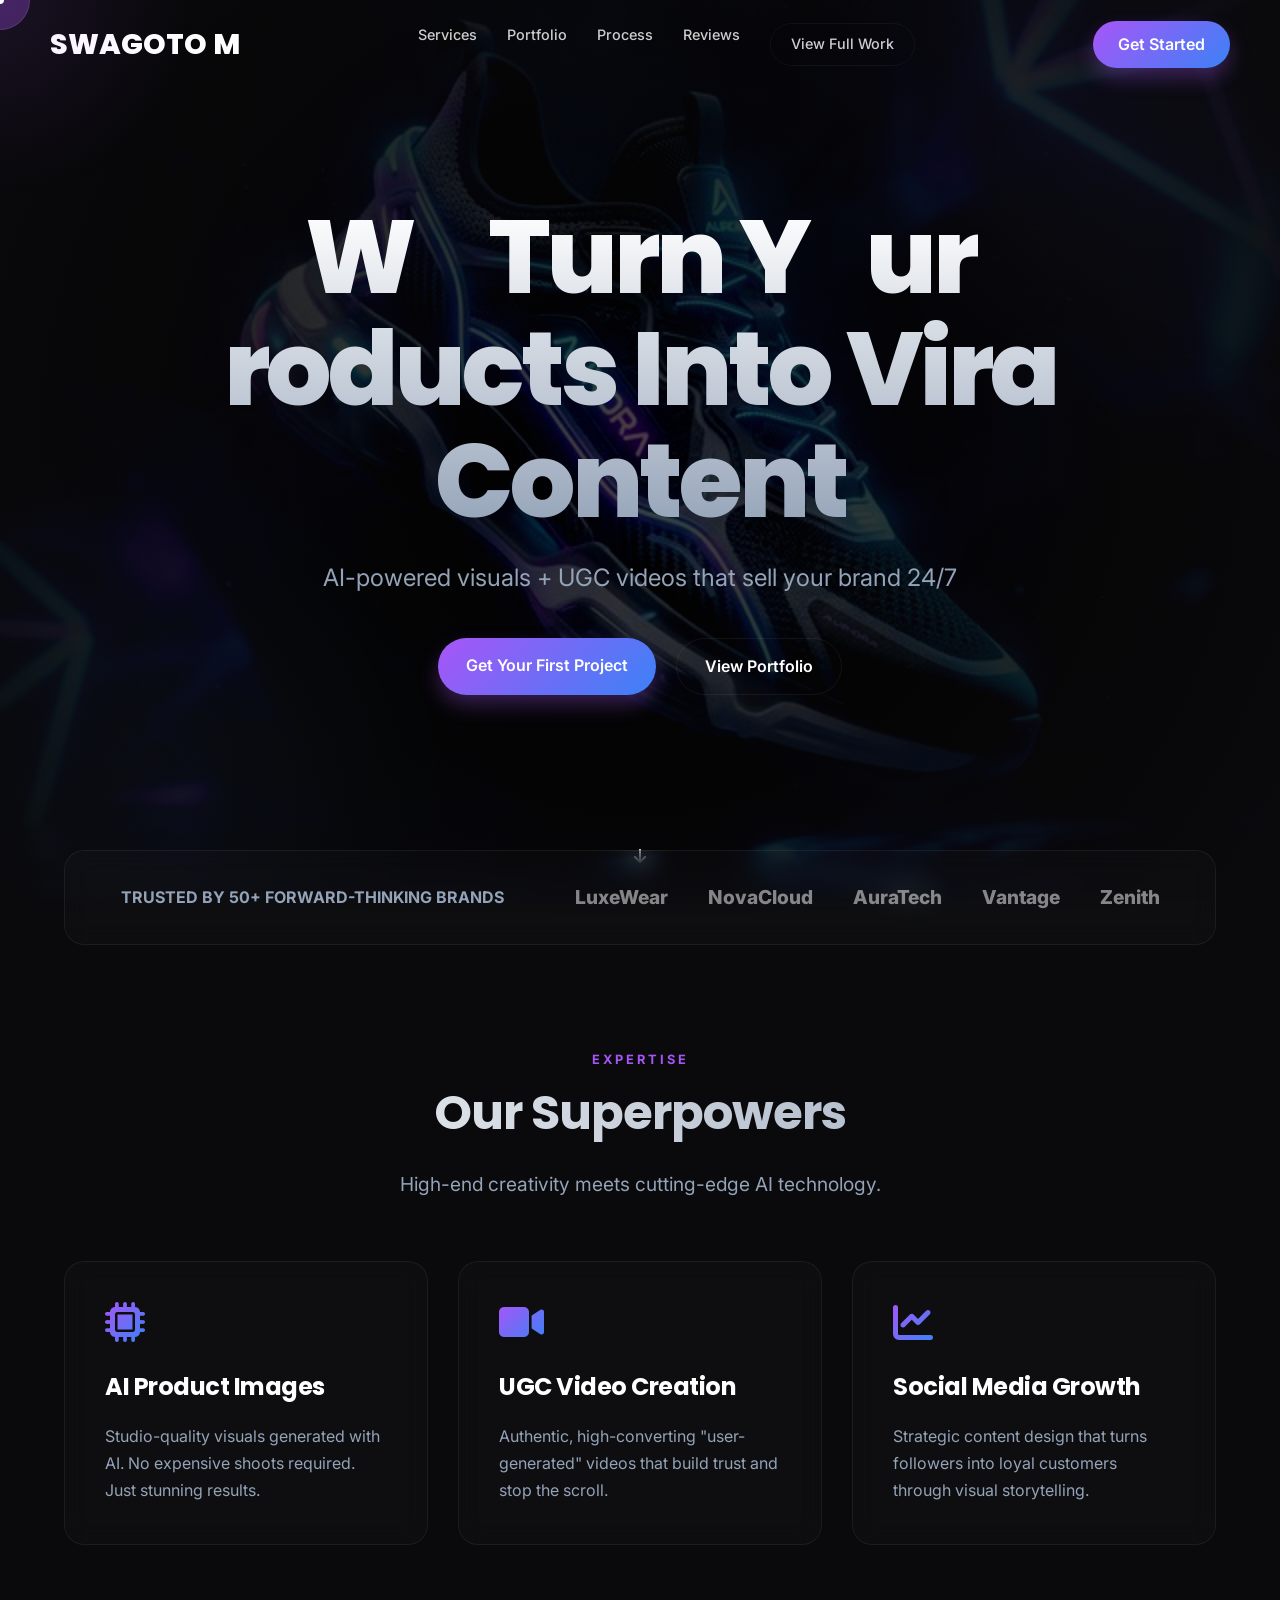
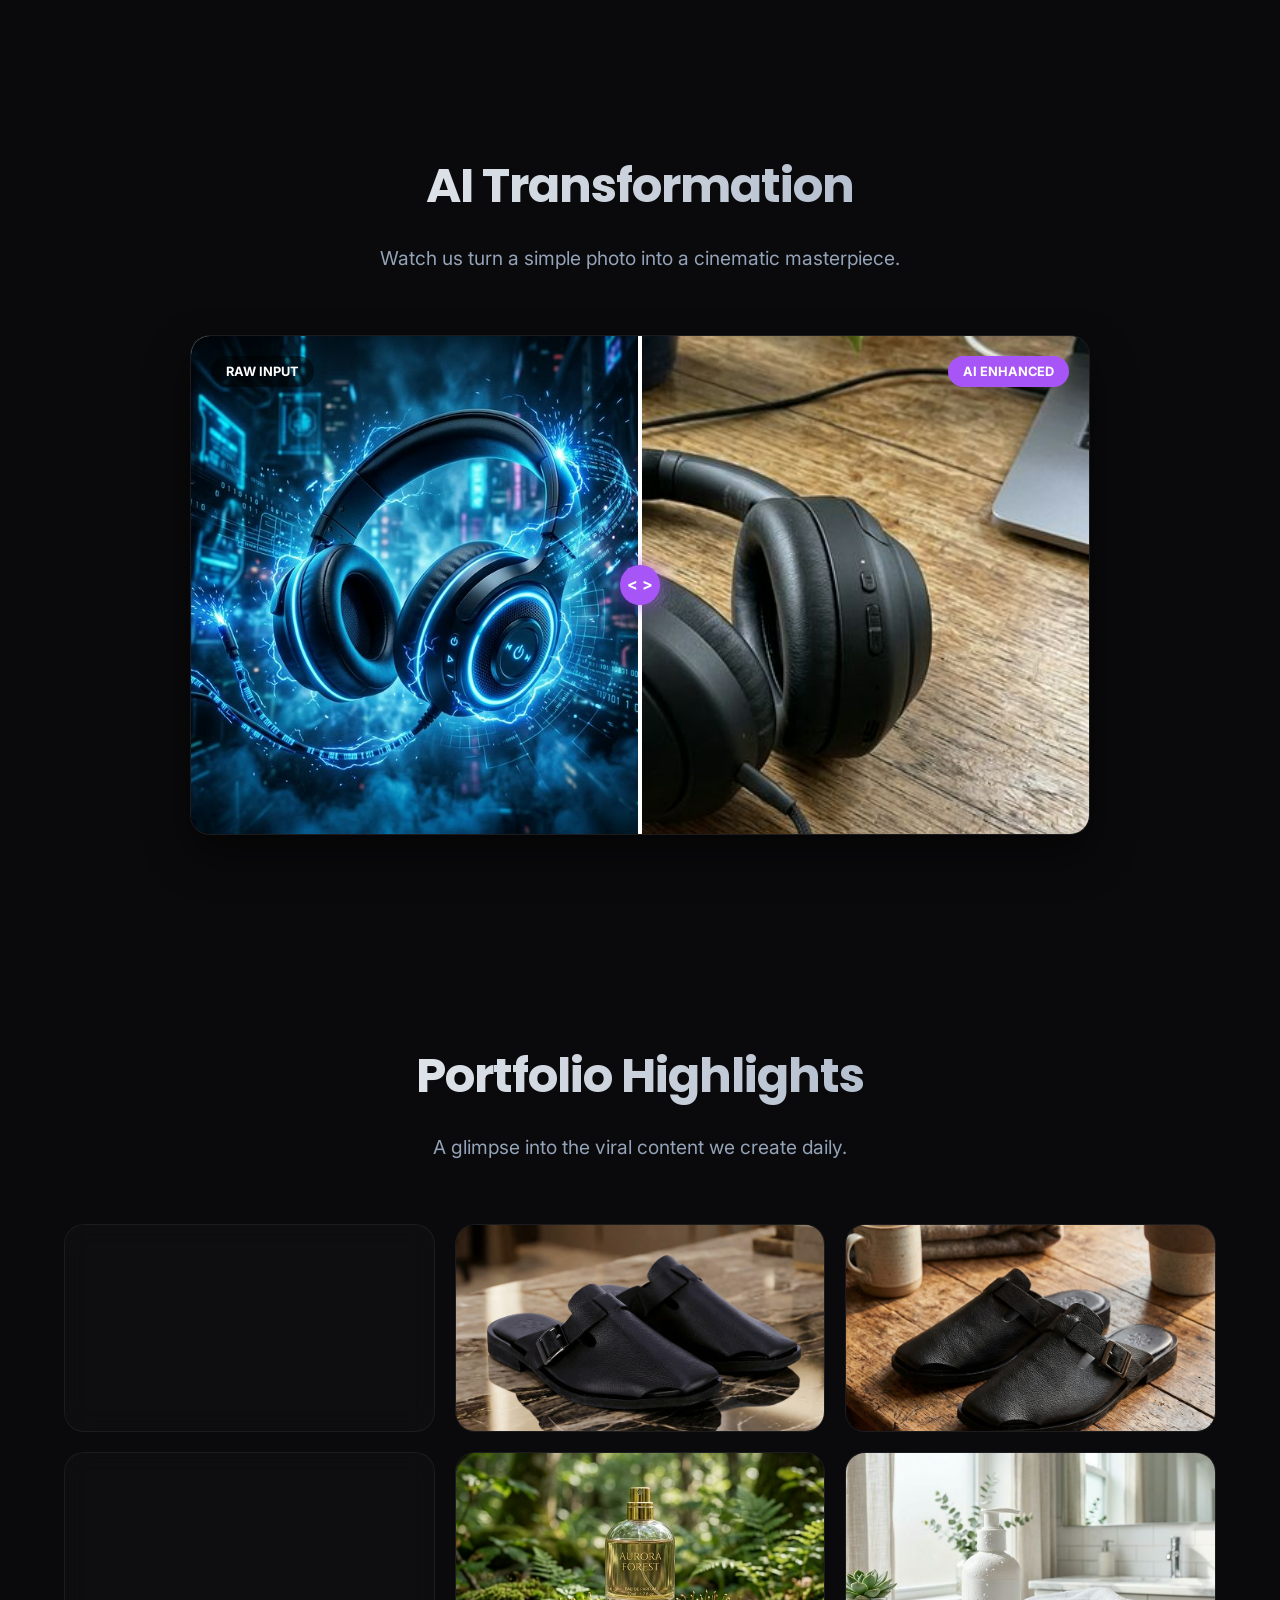
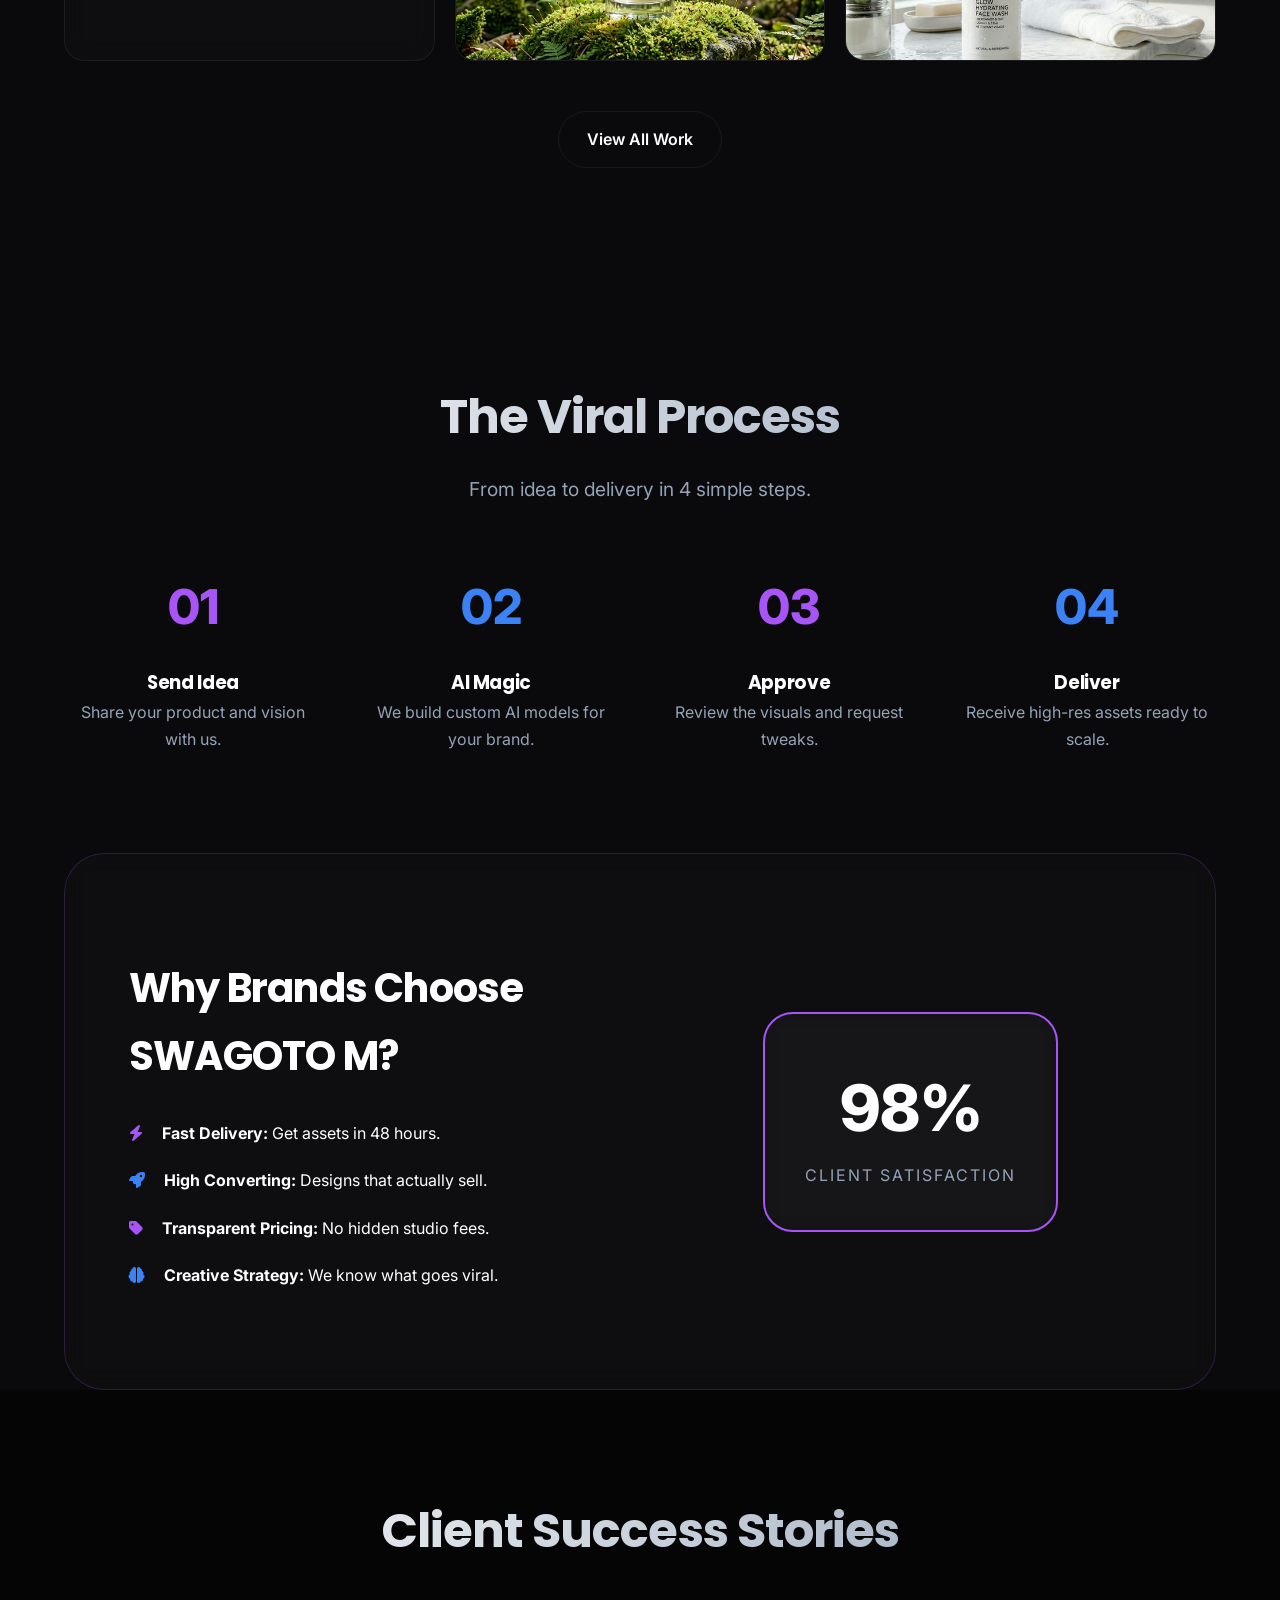
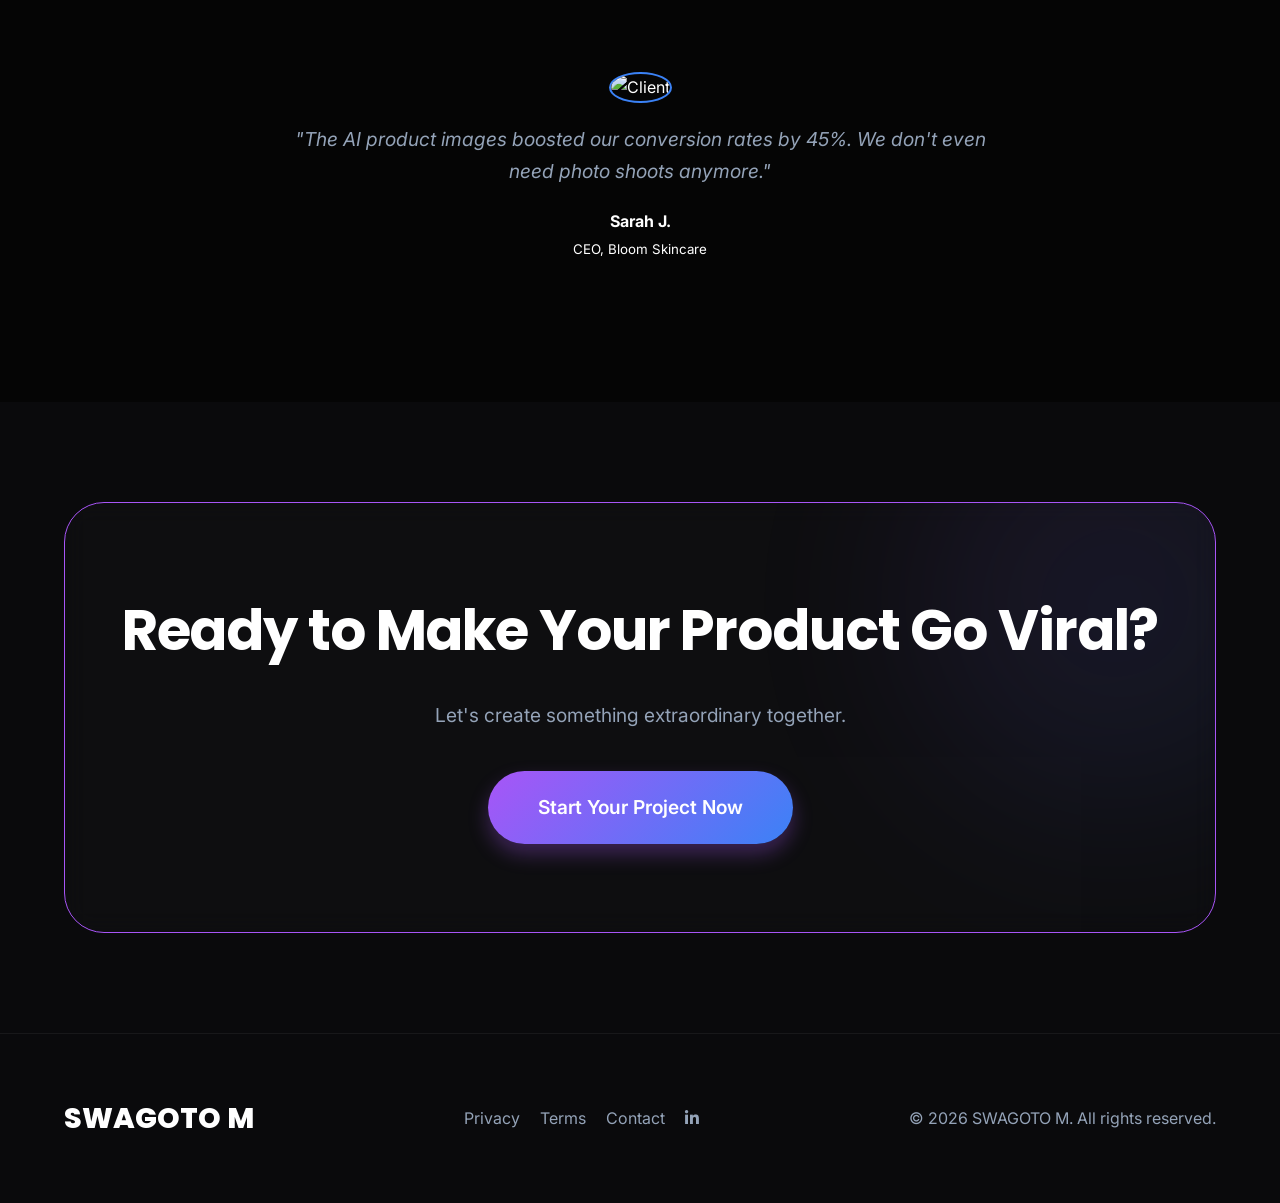
==== index.html @ 25d97073 "🚀 Complete Premium Agency Website Build - Cinematic animations, advanced cursor, and user-provided p" ====
<!DOCTYPE html>
<html lang="en">
<head>
    <meta charset="UTF-8">
    <meta name="viewport" content="width=device-width, initial-scale=1.0">
    <title>SWAGOTO M | Premium Creative Digital Services</title>
    <meta name="description" content="AI-powered product visuals, UGC videos, and social media growth for brands looking to go viral.">
    <!-- Fonts -->
    <link rel="stylesheet" href="https://cdnjs.cloudflare.com/ajax/libs/font-awesome/6.4.0/css/all.min.css">
    <link rel="stylesheet" href="assets/css/style.css">
</head>
<body>
    <!-- Custom Cursor -->
    <div class="cursor"></div>
    <div class="cursor-glow"></div>

    <!-- Loading Animation -->
    <div class="loader-wrapper">
        <div class="loader-logo"></div>
    </div>

    <!-- Navigation -->
    <nav>
        <a href="index.html" class="logo">SWAGOTO M</a>
        <div class="nav-links">
            <a href="#services">Services</a>
            <a href="#portfolio">Portfolio</a>
            <a href="#process">Process</a>
            <a href="#testimonials">Reviews</a>
            <a href="portfolio.html" class="btn btn-secondary" style="padding: 8px 20px;">View Full Work</a>
        </div>
        <a href="#contact" class="btn btn-primary" style="padding: 10px 25px;">Get Started</a>
    </nav>

    <!-- Hero Section -->
    <section class="hero">
        <video class="hero-video" autoplay loop muted playsinline poster="assets/img/futuristic_sneaker_ai_1774575773709.png">
            <source src="https://assets.mixkit.co/videos/preview/mixkit-futuristic-abstract-shapes-moving-26214-large.mp4" type="video/mp4">
        </video>
        <div class="hero-overlay"></div>
        <div class="blob blob-1"></div>
        <div class="blob blob-2"></div>
        
        <div class="hero-content stagger-parent">
            <h1 class="reveal">We Turn Your Products Into Viral Content</h1>
            <p class="reveal" style="--delay: 1;">AI-powered visuals + UGC videos that sell your brand 24/7</p>
            <div class="hero-btns reveal" style="--delay: 2;">
                <a href="#contact" class="btn btn-primary magnetic">Get Your First Project</a>
                <a href="portfolio.html" class="btn btn-secondary magnetic">View Portfolio</a>
            </div>
            <div class="scroll-indicator">
                <i class="fas fa-arrow-down"></i>
            </div>
        </div>
    </section>

    <!-- Trust Bar -->
    <div class="trust-bar glass reveal" style="margin: -50px 5% 0; position: relative; z-index: 20; padding: 30px; display: flex; justify-content: space-around; align-items: center; flex-wrap: wrap; gap: 20px; text-align: center;">
        <span style="font-weight: 700; color: var(--text-dim);">TRUSTED BY 50+ FORWARD-THINKING BRANDS</span>
        <div style="display: flex; gap: 40px; font-weight: 800; font-size: 1.2rem; opacity: 0.5;">
            <span>LuxeWear</span>
            <span>NovaCloud</span>
            <span>AuraTech</span>
            <span>Vantage</span>
            <span>Zenith</span>
        </div>
    </div>

    <!-- Services Section -->
    <section id="services">
        <div class="section-title reveal">
            <span style="text-transform: uppercase; color: var(--neon-purple); letter-spacing: 3px; font-weight: 700; font-size: 0.8rem;">Expertise</span>
            <h2>Our Superpowers</h2>
            <p>High-end creativity meets cutting-edge AI technology.</p>
        </div>
        <div class="services-grid stagger-parent">
            <div class="service-card glass reveal" style="--delay: 1;">
                <i class="fas fa-microchip"></i>
                <h3>AI Product Images</h3>
                <p>Studio-quality visuals generated with AI. No expensive shoots required. Just stunning results.</p>
            </div>
            <div class="service-card glass reveal" style="--delay: 2;">
                <i class="fas fa-video"></i>
                <h3>UGC Video Creation</h3>
                <p>Authentic, high-converting "user-generated" videos that build trust and stop the scroll.</p>
            </div>
            <div class="service-card glass reveal" style="--delay: 3;">
                <i class="fas fa-chart-line"></i>
                <h3>Social Media Growth</h3>
                <p>Strategic content design that turns followers into loyal customers through visual storytelling.</p>
            </div>
        </div>
    </section>

    <!-- Before/After Slider Section -->
    <section id="transformation">
        <div class="section-title reveal">
            <h2>AI Transformation</h2>
            <p>Watch us turn a simple photo into a cinematic masterpiece.</p>
        </div>
        <div class="slider-container glass reveal">
            <div class="slider-img" style="background-image: url('assets/img/raw_headphone_before_1774576530336.png');"></div>
            <div class="slider-img img-after" id="after-img" style="background-image: url('assets/img/ai_headphone_after_1774576547942.png');"></div>
            <div class="slider-handle" id="slider-handle"></div>
            <div style="position: absolute; top: 20px; left: 20px; background: rgba(0,0,0,0.5); padding: 5px 15px; border-radius: 20px; z-index: 10; font-size: 0.8rem; font-weight: 700;">RAW INPUT</div>
            <div style="position: absolute; top: 20px; right: 20px; background: var(--neon-purple); padding: 5px 15px; border-radius: 20px; z-index: 10; font-size: 0.8rem; font-weight: 700;">AI ENHANCED</div>
        </div>
    </section>

    <!-- Portfolio Preview -->
    <section id="portfolio">
        <div class="section-title reveal">
            <h2>Portfolio Highlights</h2>
            <p>A glimpse into the viral content we create daily.</p>
        </div>
        <div class="portfolio-grid stagger-parent">
            <!-- User Real Video Highlight -->
            <div class="portfolio-item glass reveal" style="--delay: 1;">
                <video autoplay loop muted playsinline style="width: 100%; height: 100%; object-fit: cover;">
                    <source src="assets/video/0327.mp4" type="video/mp4">
                </video>
                <div class="portfolio-overlay">
                    <h4>Campaign Alpha</h4>
                    <p>UGC Viral Ad Performance</p>
                    <a href="portfolio.html" class="btn btn-primary" style="padding: 5px 15px; margin-top: 15px;">Details</a>
                </div>
            </div>
            <!-- User Real Image Highlight -->
            <div class="portfolio-item glass reveal" style="--delay: 2;">
                <img src="assets/img/High-end_product_shot_202603271017.png" alt="User Product Shot">
                <div class="portfolio-overlay">
                    <h4>Premium Bottle</h4>
                    <p>AI-Enhanced Visuals</p>
                    <a href="portfolio.html" class="btn btn-primary" style="padding: 5px 15px; margin-top: 15px;">Details</a>
                </div>
            </div>
            <!-- User Real Lifestyle Highlight -->
            <div class="portfolio-item glass reveal" style="--delay: 3;">
                <img src="assets/img/Rustic_lifestyle_photography_202603271020.jpeg" alt="Rustic Lifestyle">
                <div class="portfolio-overlay">
                    <h4>Rustic Series</h4>
                    <p>Social Media Strategy</p>
                    <a href="portfolio.html" class="btn btn-primary" style="padding: 5px 15px; margin-top: 15px;">Details</a>
                </div>
            </div>
            <!-- Pre-existing Highlights -->
            <div class="portfolio-item glass reveal" style="--delay: 4;">
                <video autoplay loop muted playsinline style="width: 100%; height: 100%; object-fit: cover;">
                    <source src="assets/video/0327(1).mp4" type="video/mp4">
                </video>
                <div class="portfolio-overlay">
                    <h4>Product Launch</h4>
                    <p>Viral UGC Reel</p>
                    <a href="portfolio.html" class="btn btn-primary" style="padding: 5px 15px; margin-top: 15px;">Play</a>
                </div>
            </div>
            <div class="portfolio-item glass reveal" style="--delay: 5;">
                <img src="assets/img/nature_perfume_ai_1774589101079.png" alt="Nature Perfume">
                <div class="portfolio-overlay">
                    <h4>Forest Mist</h4>
                    <p>Organic Outdoor Visuals</p>
                    <a href="portfolio.html" class="btn btn-primary" style="padding: 5px 15px; margin-top: 15px;">Details</a>
                </div>
            </div>
            <div class="portfolio-item glass reveal" style="--delay: 6;">
                <img src="assets/img/bathroom_cosmetic_ai_1_1774589611091.png" alt="Fresh Face Wash">
                <div class="portfolio-overlay">
                    <h4>Pure Glow</h4>
                    <p>Modern Bathroom Setup</p>
                    <a href="portfolio.html" class="btn btn-primary" style="padding: 5px 15px; margin-top: 15px;">Details</a>
                </div>
            </div>
        </div>
        <div style="text-align: center; margin-top: 50px;" class="reveal">
            <a href="portfolio.html" class="btn btn-secondary">View All Work</a>
        </div>
    </section>

    <!-- Process Section -->
    <section id="process">
        <div class="section-title reveal">
            <h2>The Viral Process</h2>
            <p>From idea to delivery in 4 simple steps.</p>
        </div>
        <div style="display: grid; grid-template-columns: repeat(auto-fit, minmax(200px, 1fr)); gap: 40px; text-align: center;">
            <div class="reveal">
                <div style="font-size: 3rem; color: var(--neon-purple); margin-bottom: 20px; font-weight: 800;">01</div>
                <h3>Send Idea</h3>
                <p style="color: var(--text-dim);">Share your product and vision with us.</p>
            </div>
            <div class="reveal" style="transition-delay: 0.1s;">
                <div style="font-size: 3rem; color: var(--neon-blue); margin-bottom: 20px; font-weight: 800;">02</div>
                <h3>AI Magic</h3>
                <p style="color: var(--text-dim);">We build custom AI models for your brand.</p>
            </div>
            <div class="reveal" style="transition-delay: 0.2s;">
                <div style="font-size: 3rem; color: var(--neon-purple); margin-bottom: 20px; font-weight: 800;">03</div>
                <h3>Approve</h3>
                <p style="color: var(--text-dim);">Review the visuals and request tweaks.</p>
            </div>
            <div class="reveal" style="transition-delay: 0.3s;">
                <div style="font-size: 3rem; color: var(--neon-blue); margin-bottom: 20px; font-weight: 800;">04</div>
                <h3>Deliver</h3>
                <p style="color: var(--text-dim);">Receive high-res assets ready to scale.</p>
            </div>
        </div>
    </section>

    <!-- Why Choose Us -->
    <section id="why" class="glass" style="margin: 0 5%; border-radius: 40px; border-color: rgba(168, 85, 247, 0.2);">
        <div style="display: grid; grid-template-columns: repeat(auto-fit, minmax(300px, 1fr)); gap: 60px; align-items: center;">
            <div class="reveal">
                <h2 style="font-size: 2.5rem; margin-bottom: 30px;">Why Brands Choose SWAGOTO M?</h2>
                <ul style="list-style: none; display: flex; flex-direction: column; gap: 20px;">
                    <li><i class="fas fa-bolt" style="color: var(--neon-purple); margin-right: 15px;"></i> <strong>Fast Delivery:</strong> Get assets in 48 hours.</li>
                    <li><i class="fas fa-rocket" style="color: var(--neon-blue); margin-right: 15px;"></i> <strong>High Converting:</strong> Designs that actually sell.</li>
                    <li><i class="fas fa-tag" style="color: var(--neon-purple); margin-right: 15px;"></i> <strong>Transparent Pricing:</strong> No hidden studio fees.</li>
                    <li><i class="fas fa-brain" style="color: var(--neon-blue); margin-right: 15px;"></i> <strong>Creative Strategy:</strong> We know what goes viral.</li>
                </ul>
            </div>
            <div class="reveal" style="text-align: center;">
                <div class="glass" style="padding: 40px; border-radius: 30px; border: 2px solid var(--neon-purple); display: inline-block;">
                    <div style="font-size: 4rem; font-weight: 800; color: white;">98%</div>
                    <div style="color: var(--text-dim); text-transform: uppercase; letter-spacing: 2px;">Client Satisfaction</div>
                </div>
            </div>
        </div>
    </section>

    <!-- Testimonials -->
    <section id="testimonials" class="testimonials-section">
        <div class="section-title reveal">
            <h2>Client Success Stories</h2>
        </div>
        <div class="carousel-container reveal">
            <div class="carousel-track" id="carousel-track">
                <div class="testimonial-card">
                    <img src="https://i.pravatar.cc/150?u=1" alt="Client">
                    <p class="testimonial-text">"The AI product images boosted our conversion rates by 45%. We don't even need photo shoots anymore."</p>
                    <strong>Sarah J.</strong><br><small>CEO, Bloom Skincare</small>
                </div>
                <div class="testimonial-card">
                    <img src="https://i.pravatar.cc/150?u=2" alt="Client">
                    <p class="testimonial-text">"UGC videos from Swagotom are the best performing ads we've ever run on TikTok. Pure gold."</p>
                    <strong>Michael R.</strong><br><small>Founder, LuxeWear</small>
                </div>
                <div class="testimonial-card">
                    <img src="https://i.pravatar.cc/150?u=3" alt="Client">
                    <p class="testimonial-text">"Professional, fast, and incredibly creative. They understand the internet culture perfectly."</p>
                    <strong>David L.</strong><br><small>Marketing Director, NovaCloud</small>
                </div>
            </div>
        </div>
    </section>

    <!-- Final CTA -->
    <section id="contact" style="text-align: center;">
        <div class="glass reveal" style="padding: 80px 40px; border-radius: 40px; border: 1px solid var(--neon-purple); overflow: hidden; position: relative;">
            <div class="blob blob-1" style="opacity: 0.1;"></div>
            <h2 style="font-size: clamp(2rem, 5vw, 3.5rem); margin-bottom: 20px;">Ready to Make Your Product Go Viral?</h2>
            <p style="margin-bottom: 40px; font-size: 1.2rem; color: var(--text-dim);">Let's create something extraordinary together.</p>
            <a href="mailto:hello@swagotom.pro" class="btn btn-primary" style="padding: 20px 50px; font-size: 1.2rem;">Start Your Project Now</a>
        </div>
    </section>

    <footer>
        <a href="index.html" class="logo magnetic">SWAGOTO M</a>
        <div class="footer-links">
            <a href="privacy.html">Privacy</a>
            <a href="terms.html">Terms</a>
            <a href="contact.html">Contact</a>
            <a href="https://www.linkedin.com/in/0xvedantflow/" target="_blank" title="LinkedIn"><i class="fab fa-linkedin-in"></i></a>
        </div>
        <p style="color: var(--text-dim);">&copy; 2026 SWAGOTO M. All rights reserved.</p>
    </footer>

    <script src="assets/js/script.js"></script>
</body>
</html>
---- assets/css/style.css ----
/* 
    Design System for Creative Digital Service Brand
    Theme: Dark, Neon Glow, Glassmorphism
*/

@import url('https://fonts.googleapis.com/css2?family=Poppins:wght@300;400;600;700;800&family=Inter:wght@300;400;500;600&display=swap');

:root {
    --primary-gradient: linear-gradient(135deg, #a855f7 0%, #3b82f6 100%);
    --bg-dark: #0a0a0c;
    --bg-darker: #050505;
    --text-main: #ffffff;
    --text-dim: #94a3b8;
    --neon-purple: #a855f7;
    --neon-blue: #3b82f6;
    --glass-bg: rgba(255, 255, 255, 0.02);
    --glass-border: rgba(255, 255, 255, 0.06);
    --transition-smooth: all 0.6s cubic-bezier(0.16, 1, 0.3, 1);
    --font-heading: 'Poppins', sans-serif;
    --font-body: 'Inter', sans-serif;
}

* {
    margin: 0;
    padding: 0;
    box-sizing: border-box;
    cursor: none !important; /* Force custom cursor */
}

body {
    background-color: var(--bg-dark);
    color: var(--text-main);
    font-family: var(--font-body);
    overflow-x: hidden;
    line-height: 1.7;
    -webkit-font-smoothing: antialiased;
}

/* Noise Texture Overlay */
body::before {
    content: '';
    position: fixed;
    top: 0;
    left: 0;
    width: 100%;
    height: 100%;
    background-image: url("https://grainy-gradients.vercel.app/noise.svg");
    opacity: 0.03;
    z-index: 10000;
    pointer-events: none;
    mix-blend-mode: overlay;
}

h1, h2, h3, .heading-font {
    font-family: 'Poppins', sans-serif;
    letter-spacing: -0.02em;
}

/* Custom Cursor */
.cursor {
    position: fixed;
    width: 8px;
    height: 8px;
    background: white;
    border-radius: 50%;
    pointer-events: none;
    z-index: 10000;
    transition: transform 0.1s ease-out, width 0.3s, height 0.3s, background 0.3s;
    transform: translate(-50%, -50%);
}

.cursor-glow {
    position: fixed;
    width: 60px;
    height: 60px;
    background: rgba(168, 85, 247, 0.3);
    border: 1px solid rgba(255,255,255,0.1);
    border-radius: 50%;
    pointer-events: none;
    z-index: 9999;
    transform: translate(-50%, -50%);
    transition: width 0.4s, height 0.4s, background 0.4s, transform 0.15s ease-out;
    mix-blend-mode: normal;
}

.cursor-glow::after {
    content: '';
    position: absolute;
    top: 50%;
    left: 50%;
    width: 400px;
    height: 400px;
    background: radial-gradient(circle, rgba(168, 85, 247, 0.1) 0%, transparent 70%);
    transform: translate(-50%, -50%);
}

/* Glassmorphism utility */
.glass {
    background: var(--glass-bg);
    backdrop-filter: blur(12px);
    -webkit-backdrop-filter: blur(12px);
    border: 1px solid var(--glass-border);
    border-radius: 20px;
}

/* Button Styles */
.btn {
    padding: 14px 28px;
    border-radius: 50px;
    font-weight: 600;
    text-decoration: none;
    display: inline-block;
    transition: var(--transition-smooth);
    position: relative;
    overflow: hidden;
    font-size: 1rem;
    z-index: 1;
}

.btn-primary {
    background: var(--primary-gradient);
    color: white;
    box-shadow: 0 10px 20px rgba(168, 85, 247, 0.3);
}

.btn-primary:hover {
    transform: translateY(-3px) scale(1.02);
    box-shadow: 0 15px 30px rgba(168, 85, 247, 0.5);
}

.btn-secondary {
    background: transparent;
    border: 1px solid var(--glass-border);
    color: white;
}

.btn-secondary:hover {
    background: rgba(255,255,255,0.1);
    border-color: var(--neon-blue);
}

/* Loading Screen */
.loader-wrapper {
    position: fixed;
    top: 0;
    left: 0;
    width: 100%;
    height: 100%;
    background: var(--bg-darker);
    display: flex;
    justify-content: center;
    align-items: center;
    z-index: 10000;
}

.loader-logo {
    width: 80px;
    height: 80px;
    border: 4px solid var(--neon-purple);
    border-top: 4px solid var(--neon-blue);
    border-radius: 50%;
    animation: spin 1s linear infinite, glow 2s ease-in-out infinite alternate;
}

@keyframes spin {
    0% { transform: rotate(0deg); }
    100% { transform: rotate(360deg); }
}

@keyframes glow {
    from { box-shadow: 0 0 10px var(--neon-purple); }
    to { box-shadow: 0 0 30px var(--neon-blue); }
}

/* Hero Section */
.hero {
    position: relative;
    height: 100vh;
    width: 100%;
    display: flex;
    justify-content: center;
    align-items: center;
    text-align: center;
    overflow: hidden;
    padding: 0 5%;
}

.hero-video {
    position: absolute;
    top: 0;
    left: 0;
    width: 100%;
    height: 100%;
    z-index: -1;
    object-fit: cover;
    filter: brightness(0.3) saturate(1.2) contrast(1.1);
}

.hero-overlay {
    position: absolute;
    top: 0;
    left: 0;
    width: 100%;
    height: 100%;
    background: radial-gradient(circle at center, transparent 0%, var(--bg-dark) 100%);
    z-index: 0;
}

.hero-content {
    max-width: 1000px;
    z-index: 10;
}

.hero h1 {
    font-size: clamp(3rem, 10vw, 6.5rem);
    font-weight: 800;
    margin-bottom: 25px;
    line-height: 1;
    background: linear-gradient(180deg, #ffffff 0%, #94a3b8 100%);
    -webkit-background-clip: text;
    background-clip: text;
    -webkit-text-fill-color: transparent;
    letter-spacing: -4px;
}

.hero p {
    font-size: clamp(1.1rem, 3vw, 1.5rem);
    color: var(--text-dim);
    margin-bottom: 40px;
}

.hero-btns {
    display: flex;
    gap: 20px;
    justify-content: center;
    flex-wrap: wrap;
}

/* Background Blobs */
.blob {
    position: absolute;
    width: 400px;
    height: 400px;
    background: var(--primary-gradient);
    filter: blur(100px);
    opacity: 0.15;
    border-radius: 50%;
    z-index: -1;
    animation: blob-move 20s infinite alternate;
}

.blob-1 { top: -100px; right: -100px; }
.blob-2 { bottom: -100px; left: -100px; background: #3b82f6; }

@keyframes blob-move {
    0% { transform: translate(0, 0) scale(1); }
    100% { transform: translate(100px, 50px) scale(1.2); }
}

/* Scroll indicator */
.scroll-indicator {
    position: absolute;
    bottom: 30px;
    left: 50%;
    transform: translateX(-50%);
    animation: bounce 2s infinite;
}

@keyframes bounce {
    0%, 20%, 50%, 80%, 100% { transform: translateY(0) translateX(-50%); }
    40% { transform: translateY(-10px) translateX(-50%); }
    60% { transform: translateY(-5px) translateX(-50%); }
}

/* Responsive Grid Navigation */
nav {
    position: fixed;
    top: 0;
    width: 100%;
    padding: 20px 50px;
    display: flex;
    justify-content: space-between;
    align-items: center;
    z-index: 1000;
    transition: background 0.3s;
}

nav.scrolled {
    background: rgba(10, 10, 12, 0.8);
    backdrop-filter: blur(10px);
    border-bottom: 1px solid var(--glass-border);
}

.logo {
    font-family: 'Poppins', sans-serif;
    font-weight: 800;
    font-size: 1.8rem;
    color: white;
    text-decoration: none;
}

.nav-links {
    display: flex;
    gap: 30px;
}

.nav-links a {
    color: white;
    text-decoration: none;
    font-weight: 500;
    font-size: 0.9rem;
    opacity: 0.8;
    transition: opacity 0.3s;
}

.nav-links a:hover {
    opacity: 1;
    color: var(--neon-purple);
}

/* Section common */
section {
    padding: 100px 5%;
}

.section-title {
    text-align: center;
    margin-bottom: 60px;
}

.section-title h2 {
    font-size: 3rem;
    margin-bottom: 15px;
    background: linear-gradient(to right, #fff, #94a3b8);
    -webkit-background-clip: text;
    background-clip: text;
    -webkit-text-fill-color: transparent;
}

.section-title p {
    color: var(--text-dim);
    font-size: 1.2rem;
}

/* Services Grid */
.services-grid {
    display: grid;
    grid-template-columns: repeat(auto-fit, minmax(300px, 1fr));
    gap: 30px;
}

.service-card {
    padding: 40px;
    text-align: left;
    transition: var(--transition-smooth);
    position: relative;
    overflow: hidden;
}

.service-card:hover {
    transform: translateY(-10px);
    border-color: var(--neon-purple);
    box-shadow: 0 0 30px rgba(168, 85, 247, 0.1);
}

.service-card i {
    font-size: 2.5rem;
    margin-bottom: 25px;
    background: var(--primary-gradient);
    -webkit-background-clip: text;
    background-clip: text;
    -webkit-text-fill-color: transparent;
}

.service-card h3 {
    font-size: 1.5rem;
    margin-bottom: 15px;
}

.service-card p {
    color: var(--text-dim);
}

/* Before After Slider */
.slider-container {
    max-width: 900px;
    margin: 0 auto;
    position: relative;
    height: 500px;
    border-radius: 20px;
    overflow: hidden;
    box-shadow: 0 20px 40px rgba(0,0,0,0.5);
}

.slider-img {
    position: absolute;
    top: 0;
    left: 0;
    width: 100%;
    height: 100%;
    background-size: cover;
    background-position: center;
}

.img-after {
    width: 50%;
    border-right: 2px solid white;
    z-index: 2;
}

.slider-handle {
    position: absolute;
    top: 0;
    left: 50%;
    width: 4px;
    height: 100%;
    background: white;
    z-index: 3;
    pointer-events: none;
    transform: translateX(-50%);
}

.slider-handle::after {
    content: '< >';
    position: absolute;
    top: 50%;
    left: 50%;
    transform: translate(-50%, -50%);
    width: 40px;
    height: 40px;
    background: var(--neon-purple);
    border-radius: 50%;
    display: flex;
    justify-content: center;
    align-items: center;
    font-weight: bold;
    color: white;
    box-shadow: 0 0 20px rgba(168, 85, 247, 0.8);
}

/* Portfolio grid */
.portfolio-grid {
    display: grid;
    grid-template-columns: repeat(auto-fill, minmax(350px, 1fr));
    gap: 20px;
}

.portfolio-item {
    position: relative;
    border-radius: 20px;
    overflow: hidden;
    aspect-ratio: 16/9;
}

.portfolio-item img {
    width: 100%;
    height: 100%;
    object-fit: cover;
    transition: transform 0.6s cubic-bezier(0.16, 1, 0.3, 1);
}

.portfolio-overlay {
    position: absolute;
    top: 0;
    left: 0;
    width: 100%;
    height: 100%;
    background: rgba(10, 10, 12, 0.8);
    backdrop-filter: blur(5px);
    display: flex;
    flex-direction: column;
    justify-content: center;
    align-items: center;
    opacity: 0;
    transition: opacity 0.4s;
    padding: 20px;
    text-align: center;
}

.portfolio-item:hover .portfolio-overlay {
    opacity: 1;
}

.portfolio-item:hover img {
    transform: scale(1.1);
}

.portfolio-overlay h4 {
    font-size: 1.2rem;
    margin-bottom: 10px;
}

/* Testimonials Carousel */
.testimonials-section {
    background: var(--bg-darker);
}

.carousel-container {
    max-width: 800px;
    margin: 0 auto;
    overflow: hidden;
    position: relative;
}

.carousel-track {
    display: flex;
    transition: transform 0.6s ease-in-out;
}

.testimonial-card {
    min-width: 100%;
    padding: 40px;
    text-align: center;
}

.testimonial-card img {
    width: 80px;
    height: 80px;
    border-radius: 50%;
    margin-bottom: 20px;
    border: 2px solid var(--neon-blue);
}

.testimonial-text {
    font-style: italic;
    font-size: 1.2rem;
    color: var(--text-dim);
    margin-bottom: 20px;
}

/* Responsive adjustments */
@media (max-width: 768px) {
    nav { padding: 20px; }
    .nav-links { display: none; }
    section { padding: 60px 5%; }
    .section-title h2 { font-size: 2.2rem; }
    .hero h1 { font-size: 3rem; }
    .slider-container { height: 300px; }
}

/* Fade in animation */
.reveal {
    opacity: 0;
    transform: translateY(40px) scale(0.98);
    transition: all 1s cubic-bezier(0.16, 1, 0.3, 1);
}

.reveal.active {
    opacity: 1;
    transform: translateY(0) scale(1);
}

/* Stagger Children Utility */
.stagger-parent .reveal {
    transition-delay: calc(var(--delay) * 0.1s);
}

/* Text Scramble Effect placeholder styling */
.scrambled {
    font-family: monospace;
    opacity: 0.8;
}

/* Magnetic Link helper */
.magnetic {
    display: inline-block;
    transition: transform 0.3s cubic-bezier(0.17, 0.67, 0.83, 0.67);
}

/* Footer */
footer {
    padding: 60px 5%;
    border-top: 1px solid var(--glass-border);
    display: flex;
    justify-content: space-between;
    align-items: center;
    flex-wrap: wrap;
    gap: 30px;
}

.footer-links {
    display: flex;
    gap: 20px;
}

.footer-links a {
    color: var(--text-dim);
    text-decoration: none;
    transition: color 0.3s;
}

.footer-links a:hover {
    color: white;
}
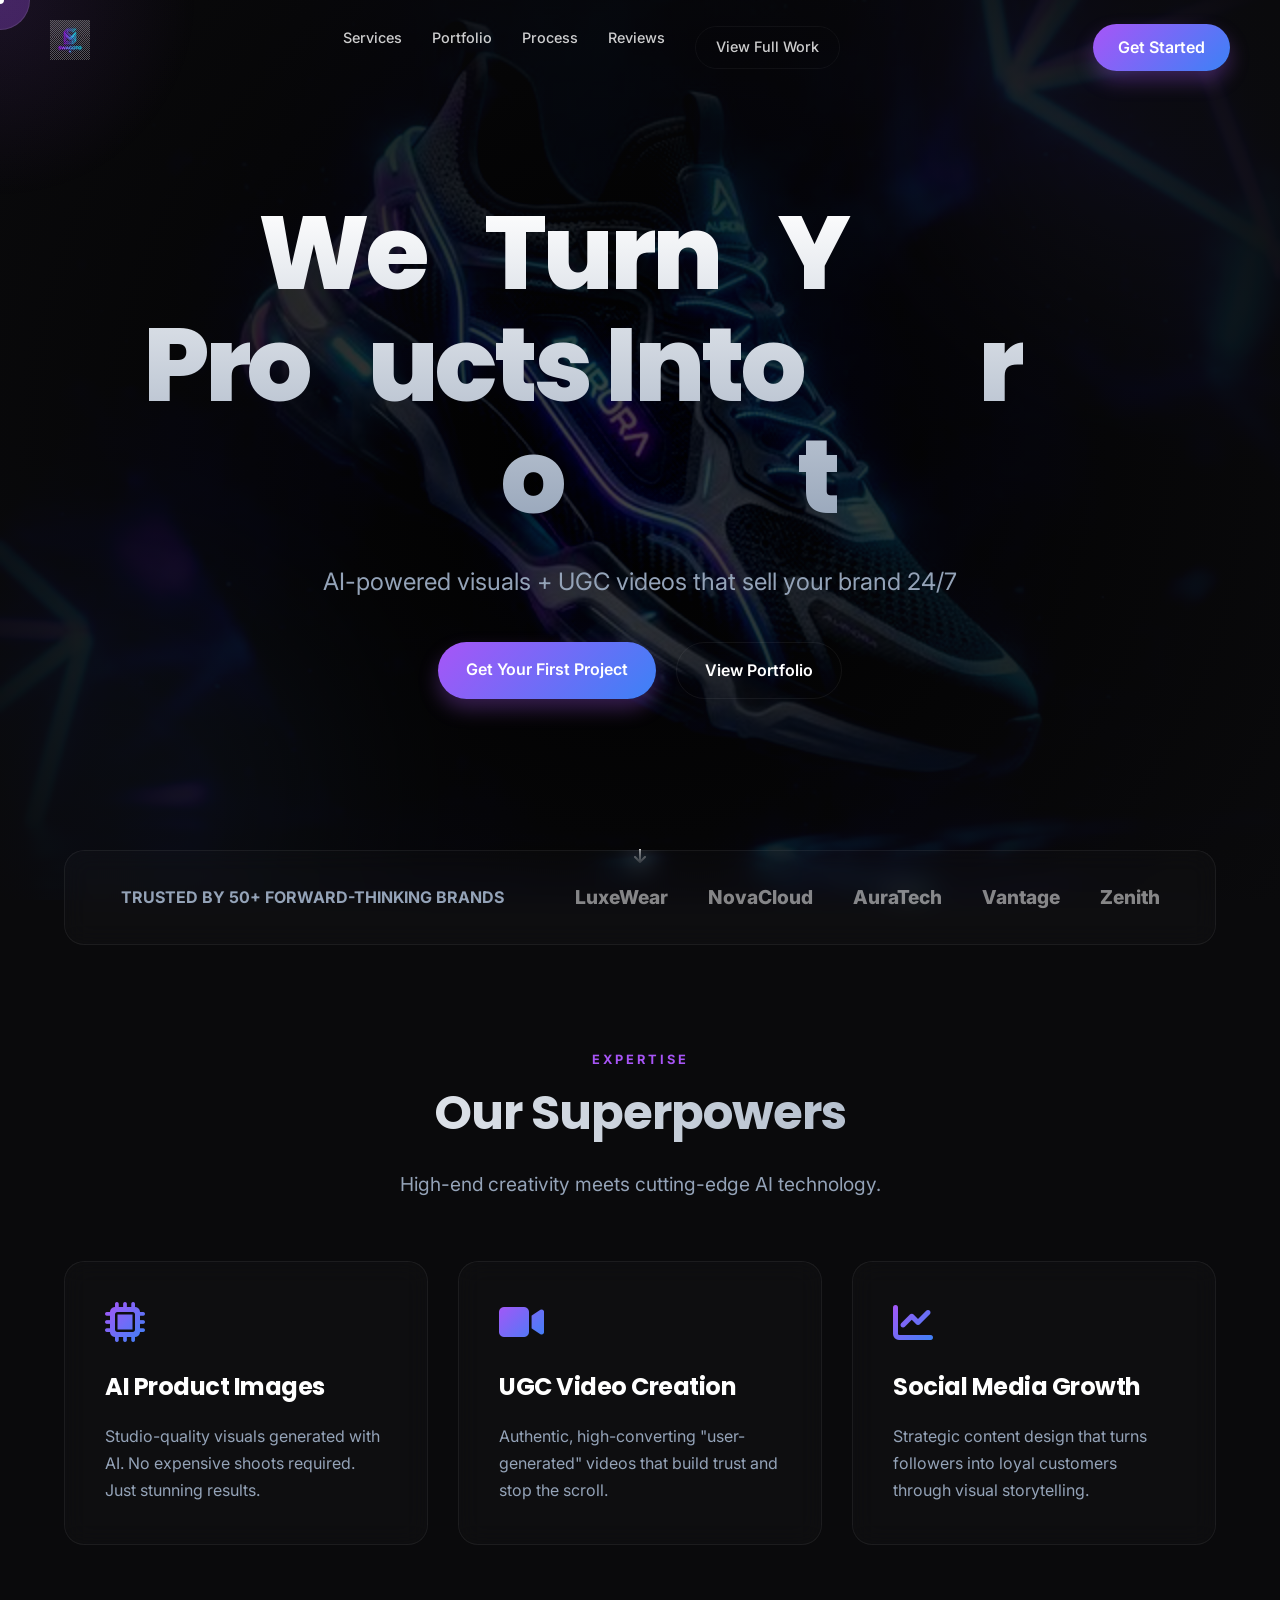
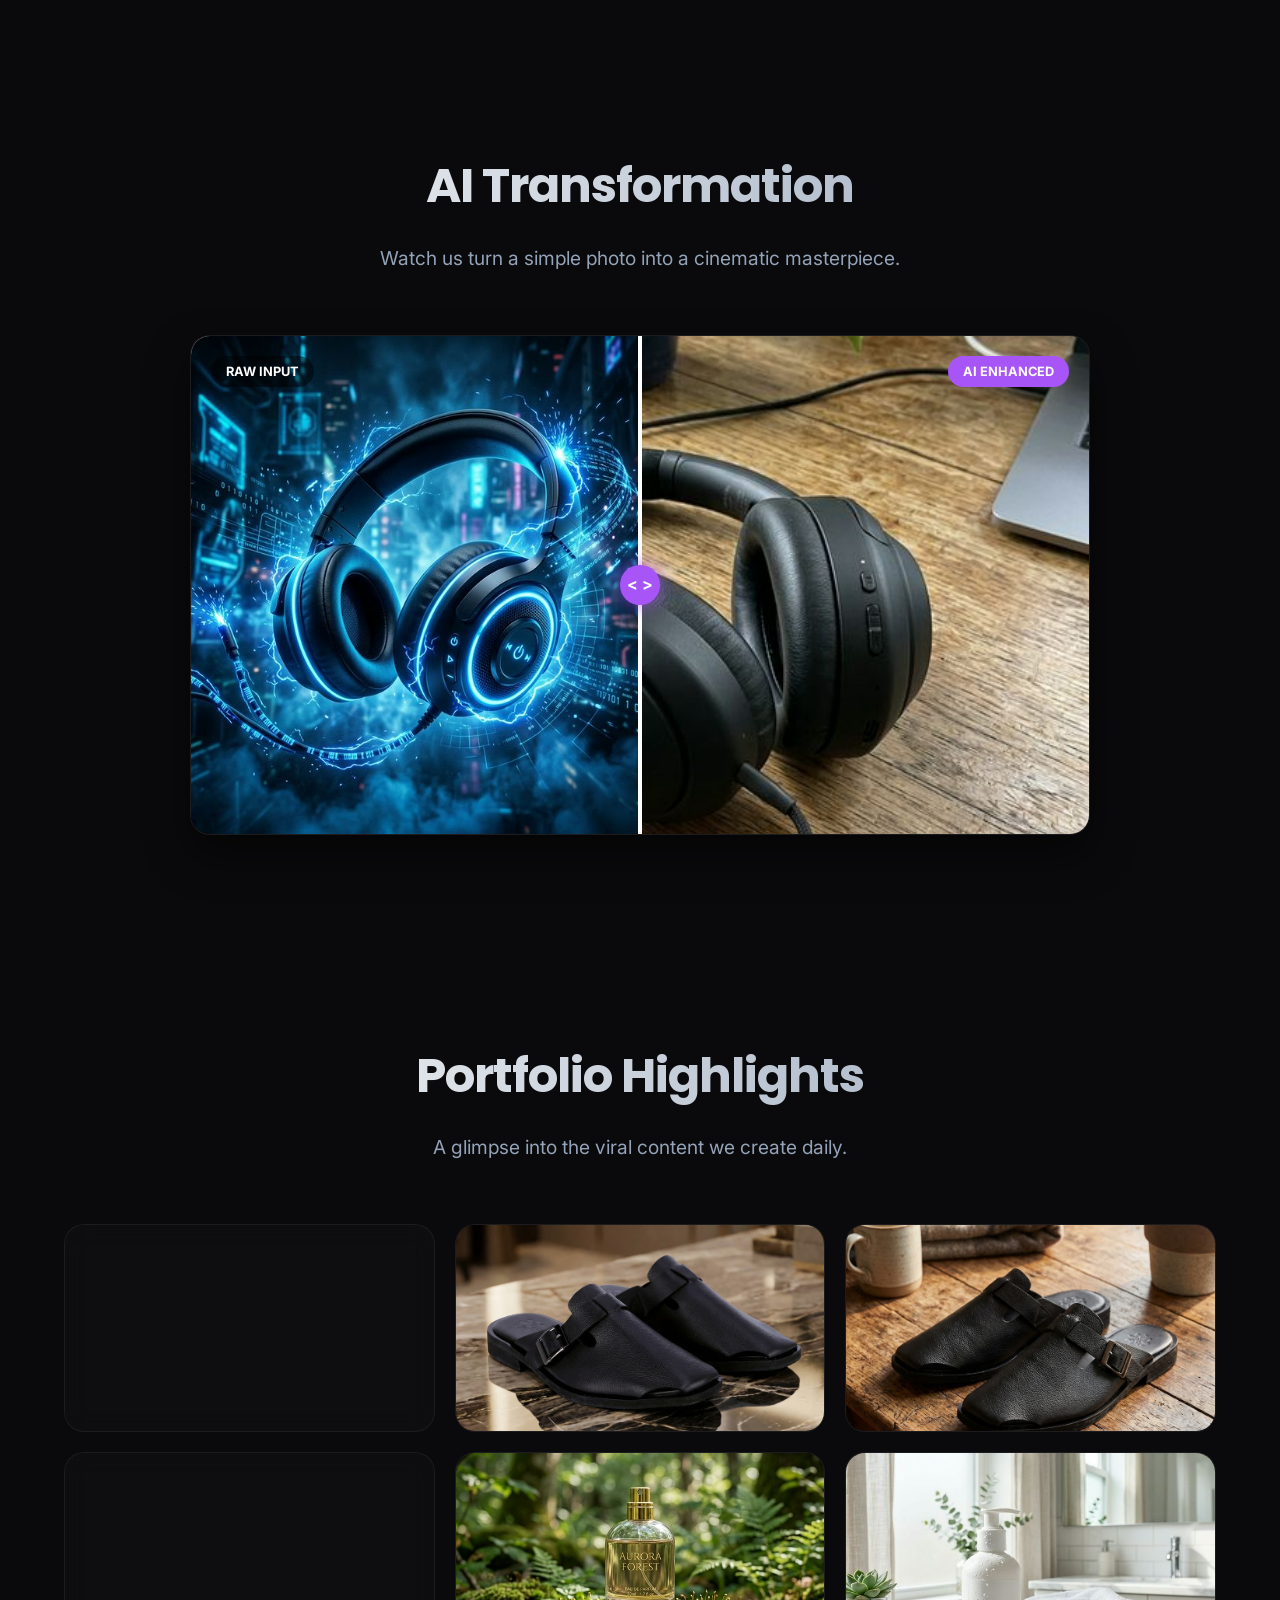
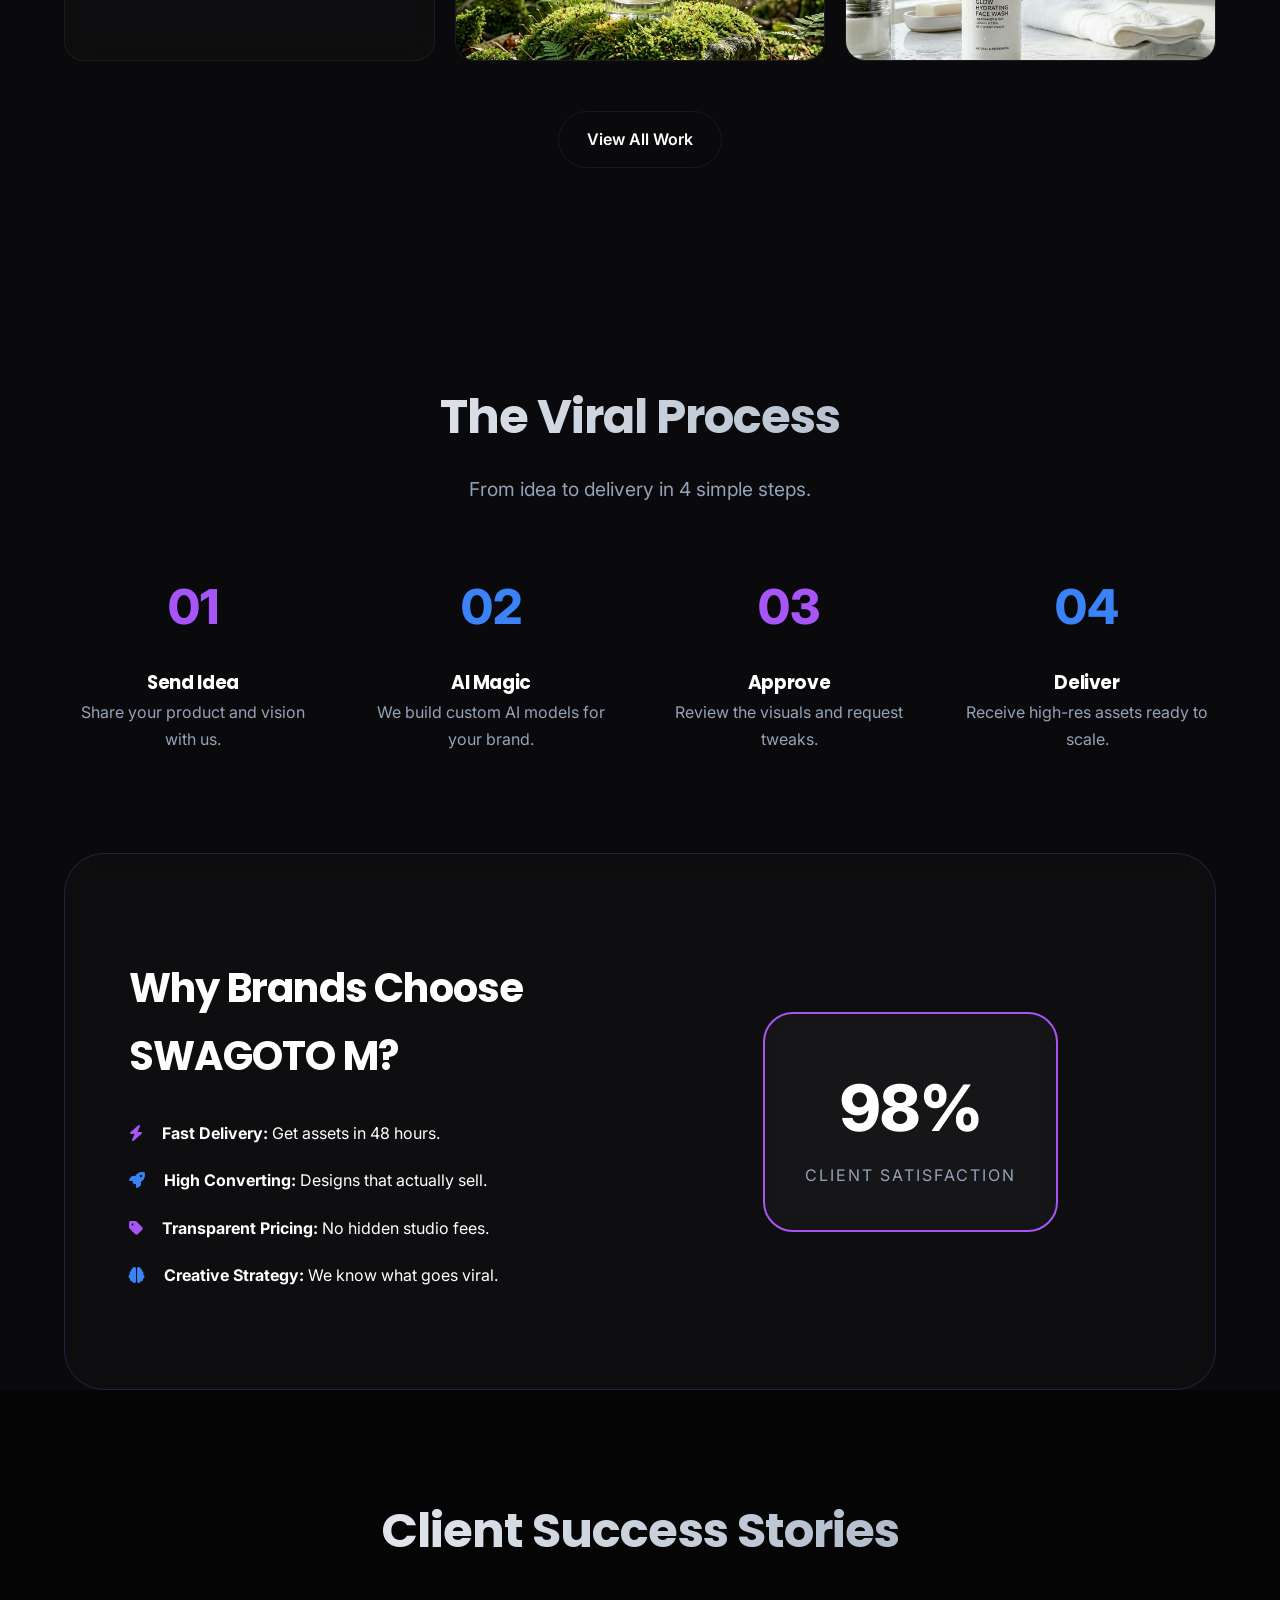
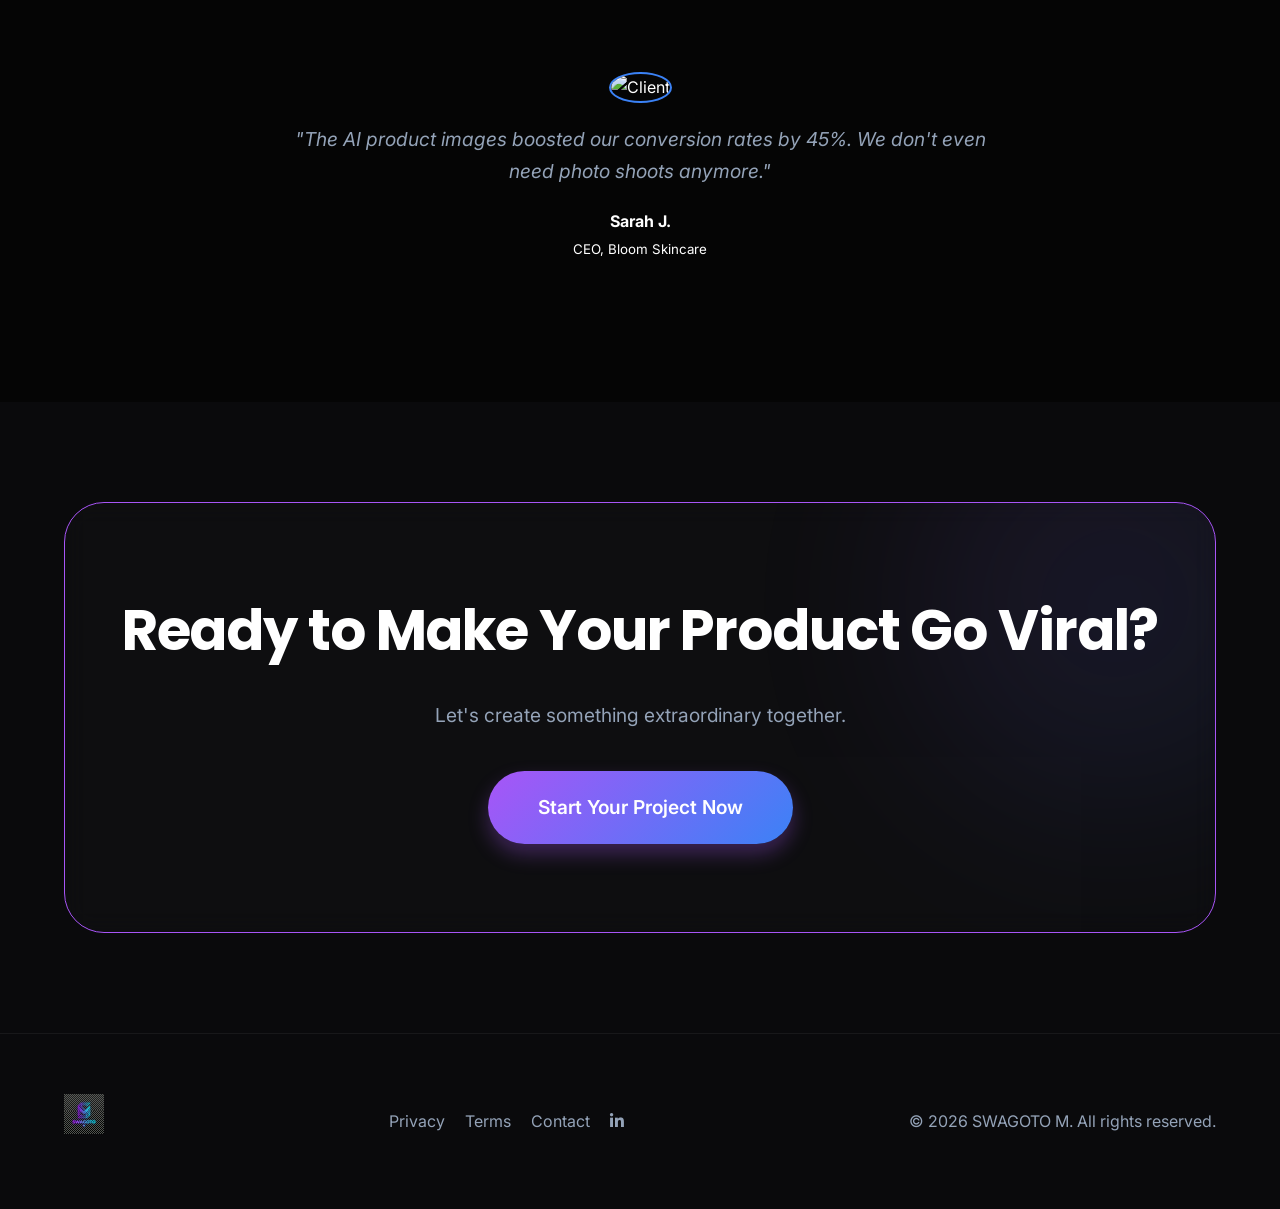
==== commit 399322ce: "💎 Brand Identity Finalized - New logo integrated, domain updated to swagotom.pro, and loader brandin" ====
--- a/index.html
+++ b/index.html
@@ -4,8 +4,13 @@
     <meta charset="UTF-8">
     <meta name="viewport" content="width=device-width, initial-scale=1.0">
     <title>SWAGOTO M | Premium Creative Digital Services</title>
-    <meta name="description" content="AI-powered product visuals, UGC videos, and social media growth for brands looking to go viral.">
-    <!-- Fonts -->
+    <meta name="description" content="AI-powered product visuals, UGC videos, and social media growth for brands looking to go viral at swagotom.pro.">
+    <link rel="canonical" href="https://swagotom.pro">
+    <!-- Open Graph -->
+    <meta property="og:title" content="SWAGOTO M | Creative Digital Agency">
+    <meta property="og:description" content="Transforming products into viral content with AI and UGC.">
+    <meta property="og:url" content="https://swagotom.pro">
+    <meta property="og:image" content="https://swagotom.pro/assets/img/logo.png">
     <link rel="stylesheet" href="https://cdnjs.cloudflare.com/ajax/libs/font-awesome/6.4.0/css/all.min.css">
     <link rel="stylesheet" href="assets/css/style.css">
 </head>
@@ -21,7 +26,7 @@
 
     <!-- Navigation -->
     <nav>
-        <a href="index.html" class="logo">SWAGOTO M</a>
+        <a href="index.html" class="logo magnetic"><img src="assets/img/logo.png" alt="SWAGOTO M" style="height: 40px; width: auto;"></a>
         <div class="nav-links">
             <a href="#services">Services</a>
             <a href="#portfolio">Portfolio</a>
@@ -264,7 +269,7 @@
     </section>
 
     <footer>
-        <a href="index.html" class="logo magnetic">SWAGOTO M</a>
+        <a href="index.html" class="logo magnetic"><img src="assets/img/logo.png" alt="SWAGOTO M" style="height: 40px; width: auto;"></a>
         <div class="footer-links">
             <a href="privacy.html">Privacy</a>
             <a href="terms.html">Terms</a>
--- a/assets/css/style.css
+++ b/assets/css/style.css
@@ -154,12 +154,16 @@
 }
 
 .loader-logo {
-    width: 80px;
-    height: 80px;
-    border: 4px solid var(--neon-purple);
-    border-top: 4px solid var(--neon-blue);
-    border-radius: 50%;
-    animation: spin 1s linear infinite, glow 2s ease-in-out infinite alternate;
+    width: 120px;
+    height: 120px;
+    background: url('../img/logo.png') no-repeat center;
+    background-size: contain;
+    animation: pulse 2s ease-in-out infinite alternate;
+}
+
+@keyframes pulse {
+    from { opacity: 0.5; transform: scale(0.9); filter: drop-shadow(0 0 10px var(--neon-purple)); }
+    to { opacity: 1; transform: scale(1.1); filter: drop-shadow(0 0 20px var(--neon-blue)); }
 }
 
 @keyframes spin {
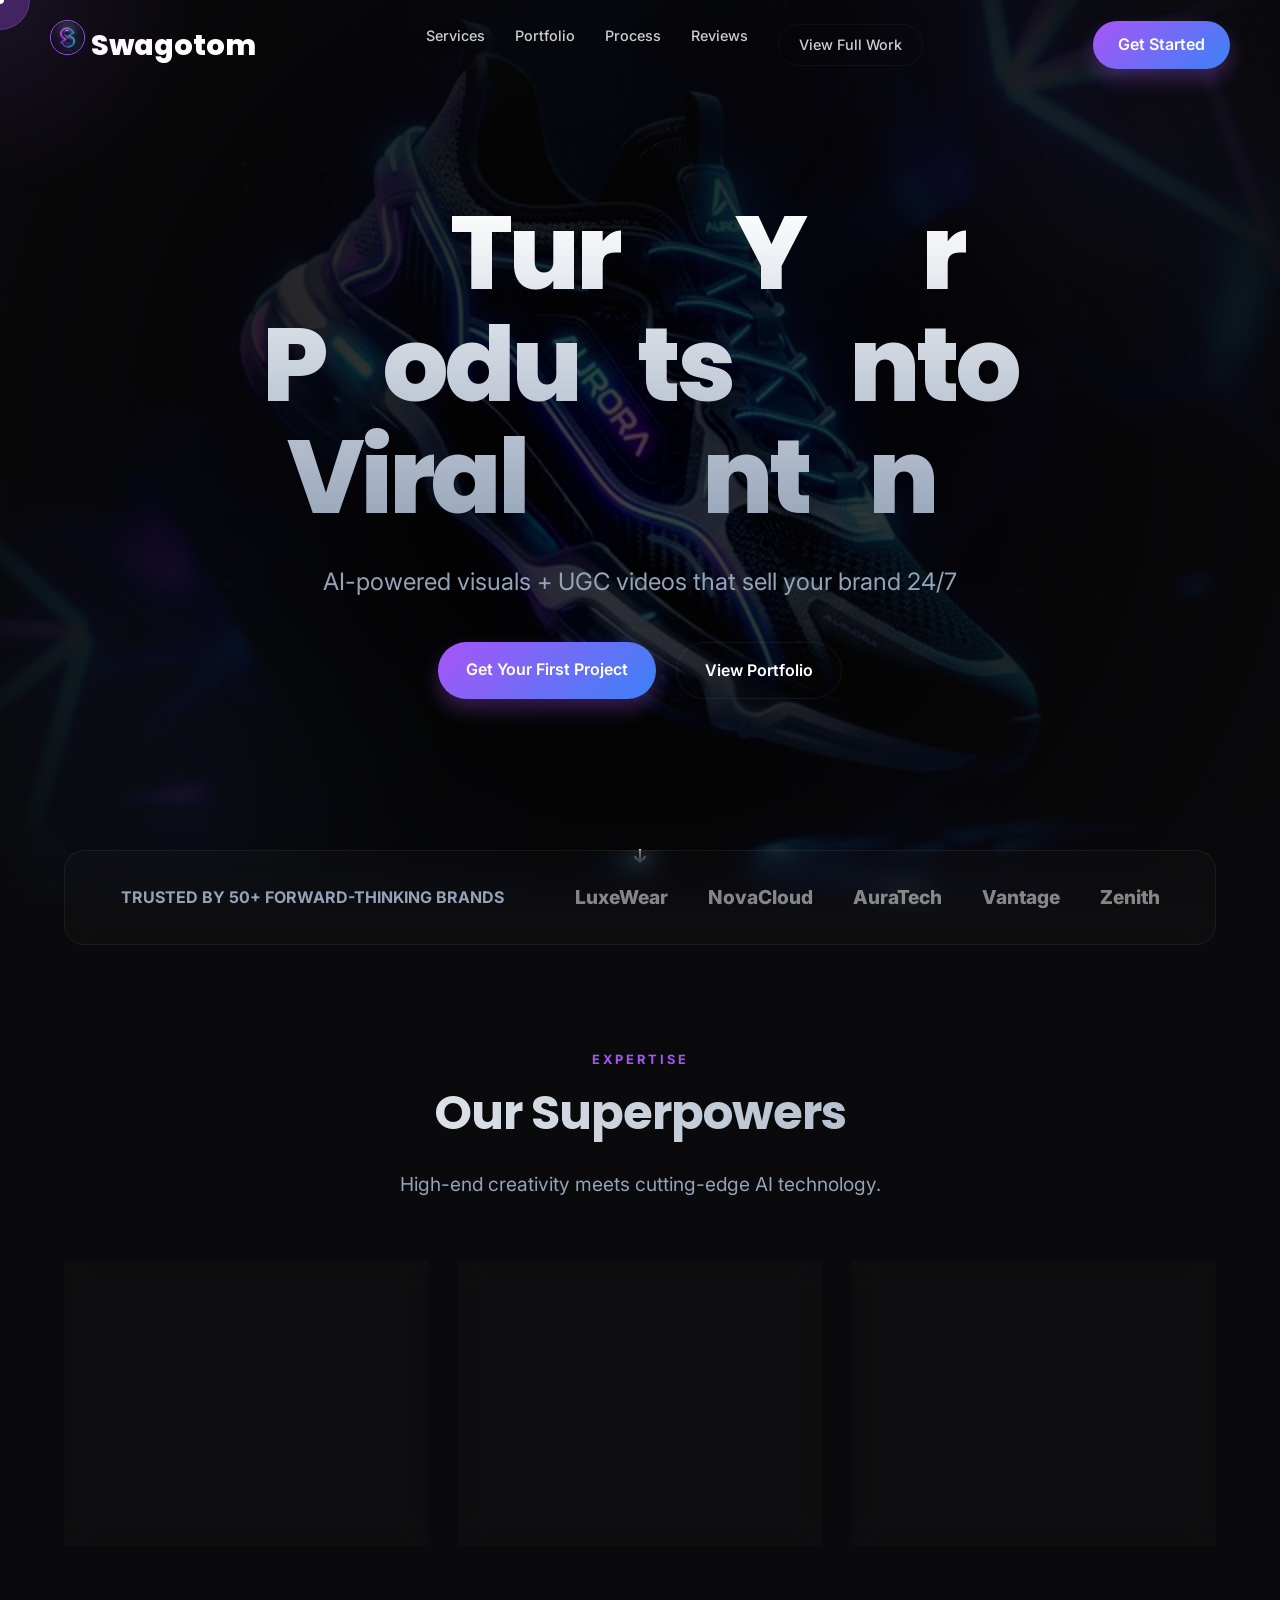
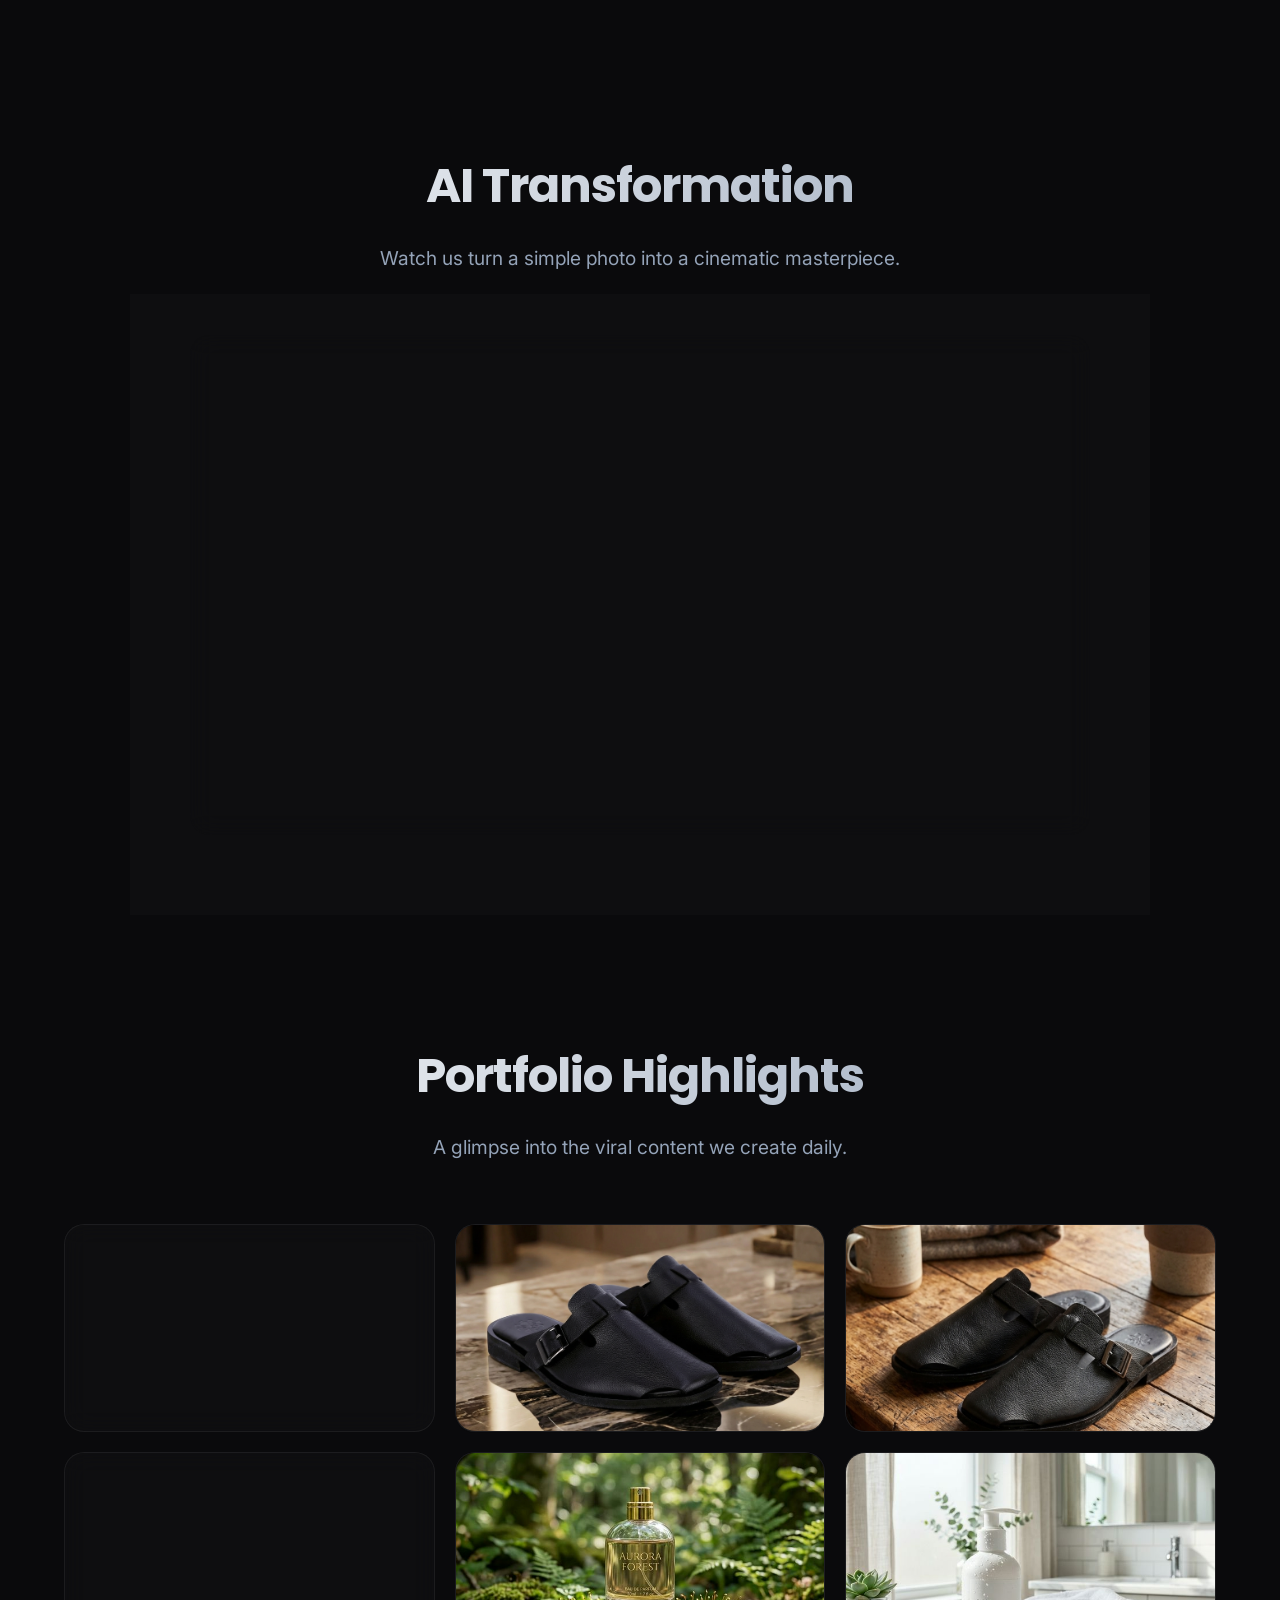
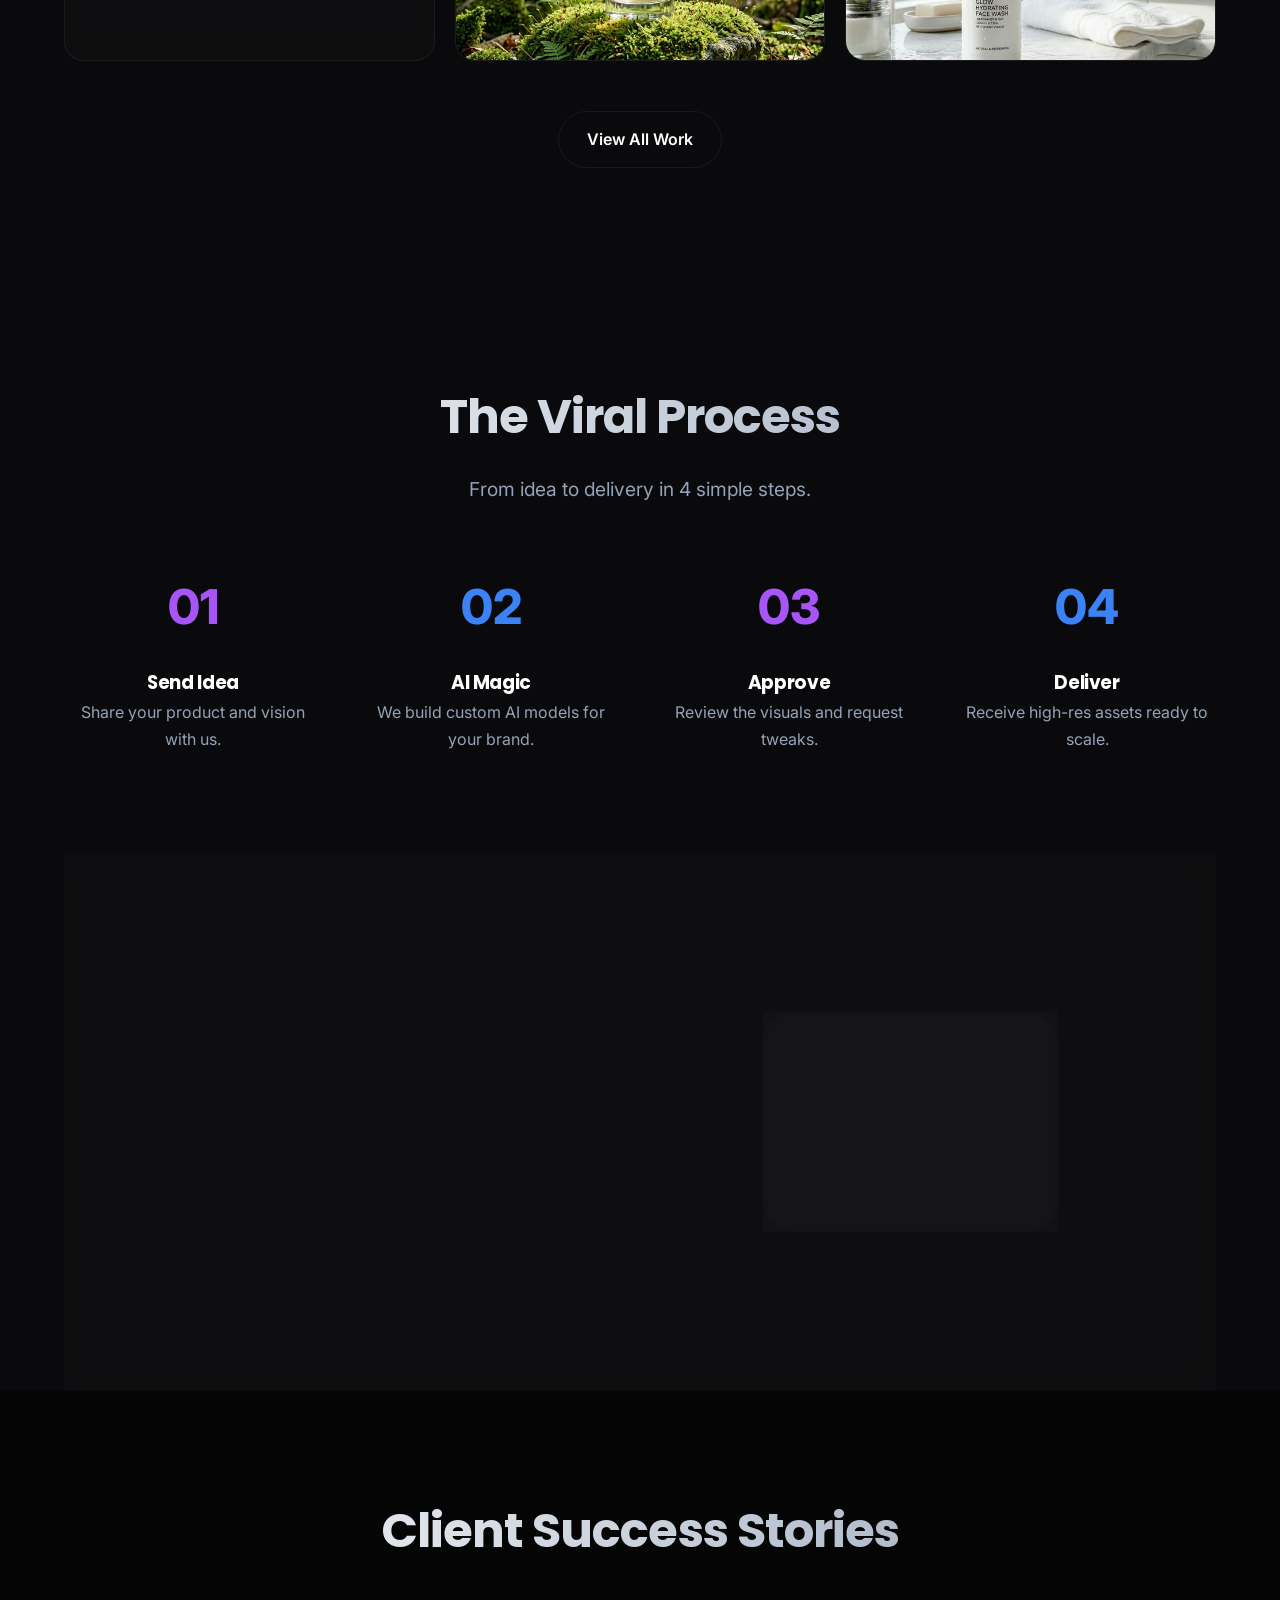
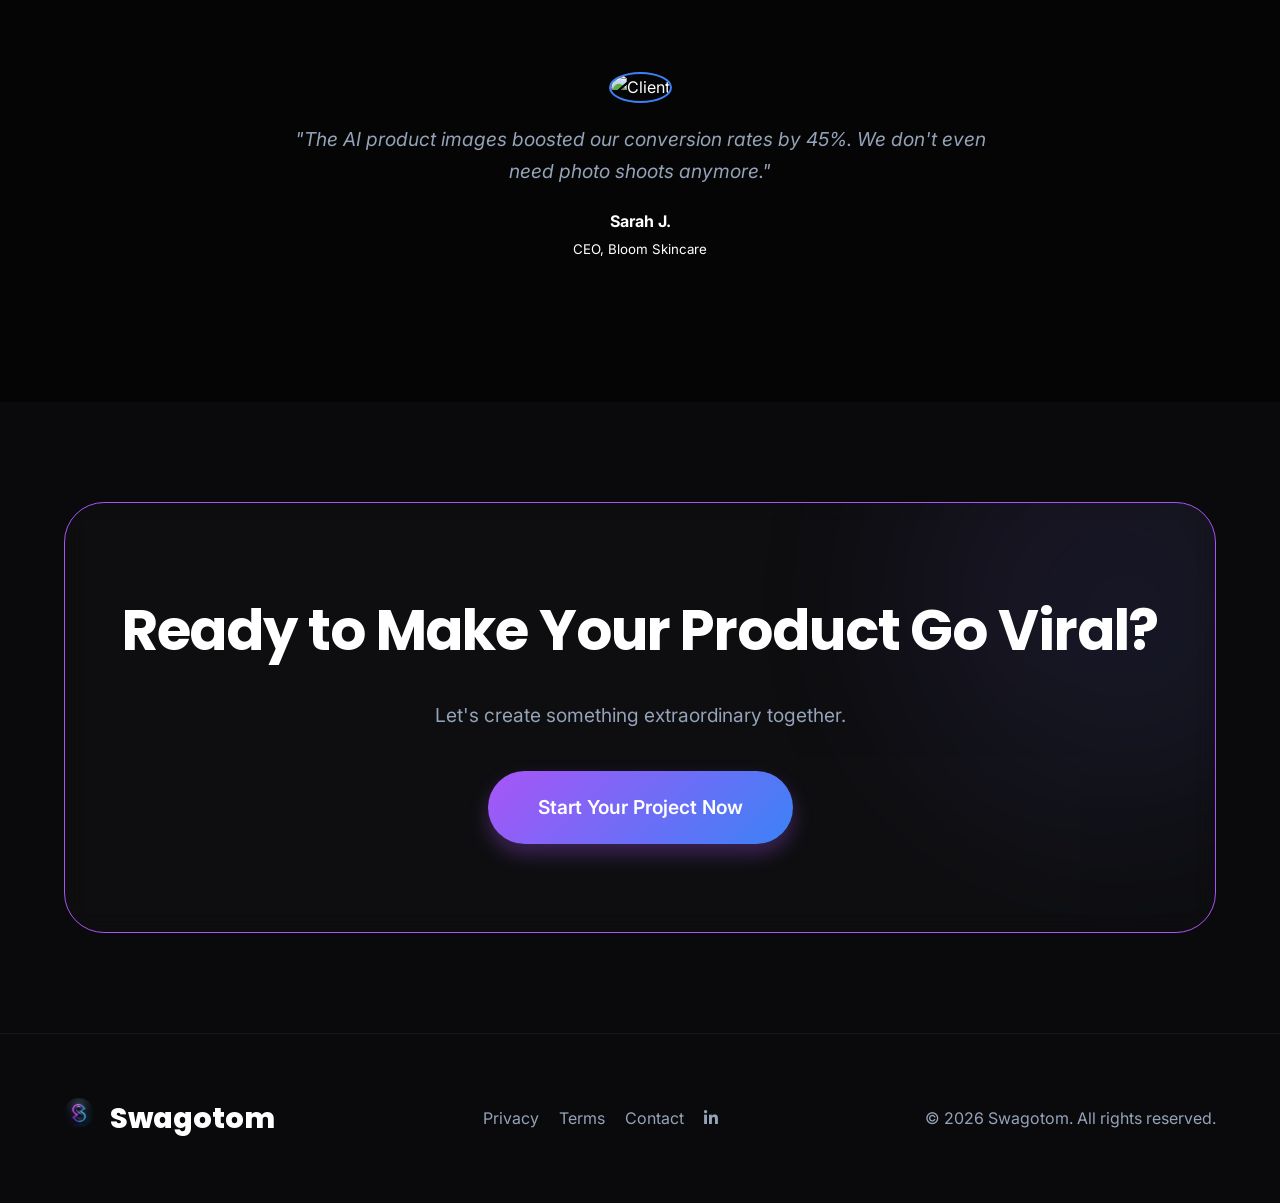
==== commit a4fe2555: "🚀 Final Branding Update to 'Swagotom' - Restored all pages, optimized performance, and added more pr" ====
--- a/index.html
+++ b/index.html
@@ -3,14 +3,9 @@
 <head>
     <meta charset="UTF-8">
     <meta name="viewport" content="width=device-width, initial-scale=1.0">
-    <title>SWAGOTO M | Premium Creative Digital Services</title>
-    <meta name="description" content="AI-powered product visuals, UGC videos, and social media growth for brands looking to go viral at swagotom.pro.">
-    <link rel="canonical" href="https://swagotom.pro">
-    <!-- Open Graph -->
-    <meta property="og:title" content="SWAGOTO M | Creative Digital Agency">
-    <meta property="og:description" content="Transforming products into viral content with AI and UGC.">
-    <meta property="og:url" content="https://swagotom.pro">
-    <meta property="og:image" content="https://swagotom.pro/assets/img/logo.png">
+    <title>Swagotom | Premium Creative Digital Services</title>
+    <meta name="description" content="AI-powered product visuals, UGC videos, and social media growth for brands looking to go viral.">
+    <link rel="icon" type="image/png" href="assets/img/favicon.png">
     <link rel="stylesheet" href="https://cdnjs.cloudflare.com/ajax/libs/font-awesome/6.4.0/css/all.min.css">
     <link rel="stylesheet" href="assets/css/style.css">
 </head>
@@ -26,7 +21,10 @@
 
     <!-- Navigation -->
     <nav>
-        <a href="index.html" class="logo magnetic"><img src="assets/img/logo.png" alt="SWAGOTO M" style="height: 40px; width: auto;"></a>
+        <a href="index.html" class="logo magnetic">
+            <img src="assets/img/logo.png" alt="Swagotom" style="height: 35px; width: 35px; object-fit: contain; border-radius: 50%; border: 1px solid var(--neon-purple);">
+            Swagotom
+        </a>
         <div class="nav-links">
             <a href="#services">Services</a>
             <a href="#portfolio">Portfolio</a>
@@ -215,7 +213,7 @@
     <section id="why" class="glass" style="margin: 0 5%; border-radius: 40px; border-color: rgba(168, 85, 247, 0.2);">
         <div style="display: grid; grid-template-columns: repeat(auto-fit, minmax(300px, 1fr)); gap: 60px; align-items: center;">
             <div class="reveal">
-                <h2 style="font-size: 2.5rem; margin-bottom: 30px;">Why Brands Choose SWAGOTO M?</h2>
+                <h2 style="font-size: 2.5rem; margin-bottom: 30px;">Why Brands Choose Swagotom?</h2>
                 <ul style="list-style: none; display: flex; flex-direction: column; gap: 20px;">
                     <li><i class="fas fa-bolt" style="color: var(--neon-purple); margin-right: 15px;"></i> <strong>Fast Delivery:</strong> Get assets in 48 hours.</li>
                     <li><i class="fas fa-rocket" style="color: var(--neon-blue); margin-right: 15px;"></i> <strong>High Converting:</strong> Designs that actually sell.</li>
@@ -269,14 +267,17 @@
     </section>
 
     <footer>
-        <a href="index.html" class="logo magnetic"><img src="assets/img/logo.png" alt="SWAGOTO M" style="height: 40px; width: auto;"></a>
+        <a href="index.html" class="logo magnetic">
+            <img src="assets/img/logo.png" alt="Swagotom" style="height: 30px; width: 30px; border-radius: 50%; margin-right: 10px;">
+            Swagotom
+        </a>
         <div class="footer-links">
             <a href="privacy.html">Privacy</a>
             <a href="terms.html">Terms</a>
             <a href="contact.html">Contact</a>
             <a href="https://www.linkedin.com/in/0xvedantflow/" target="_blank" title="LinkedIn"><i class="fab fa-linkedin-in"></i></a>
         </div>
-        <p style="color: var(--text-dim);">&copy; 2026 SWAGOTO M. All rights reserved.</p>
+        <p style="color: var(--text-dim);">&copy; 2026 Swagotom. All rights reserved.</p>
     </footer>
 
     <script src="assets/js/script.js"></script>
--- a/assets/css/style.css
+++ b/assets/css/style.css
@@ -154,16 +154,12 @@
 }
 
 .loader-logo {
-    width: 120px;
-    height: 120px;
-    background: url('../img/logo.png') no-repeat center;
-    background-size: contain;
-    animation: pulse 2s ease-in-out infinite alternate;
-}
-
-@keyframes pulse {
-    from { opacity: 0.5; transform: scale(0.9); filter: drop-shadow(0 0 10px var(--neon-purple)); }
-    to { opacity: 1; transform: scale(1.1); filter: drop-shadow(0 0 20px var(--neon-blue)); }
+    width: 80px;
+    height: 80px;
+    border: 4px solid var(--neon-purple);
+    border-top: 4px solid var(--neon-blue);
+    border-radius: 50%;
+    animation: spin 1s linear infinite, glow 2s ease-in-out infinite alternate;
 }
 
 @keyframes spin {
